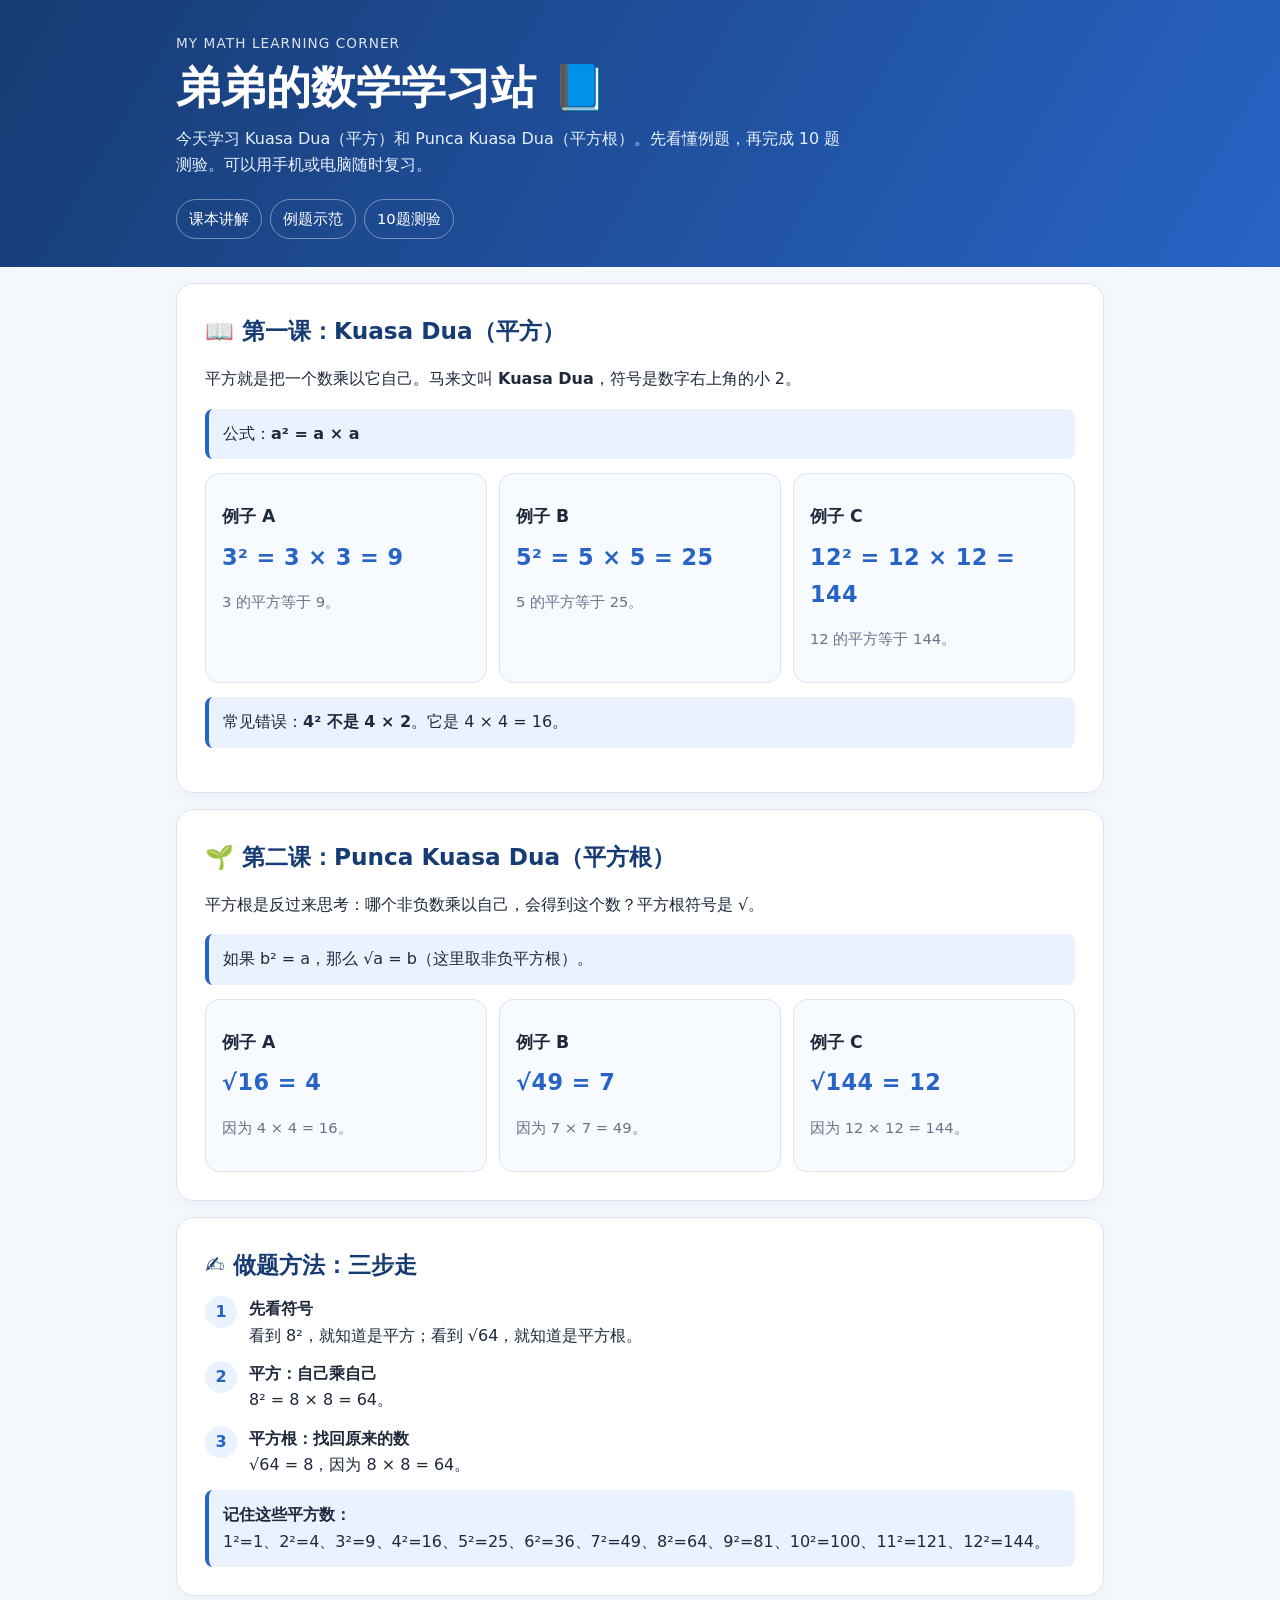
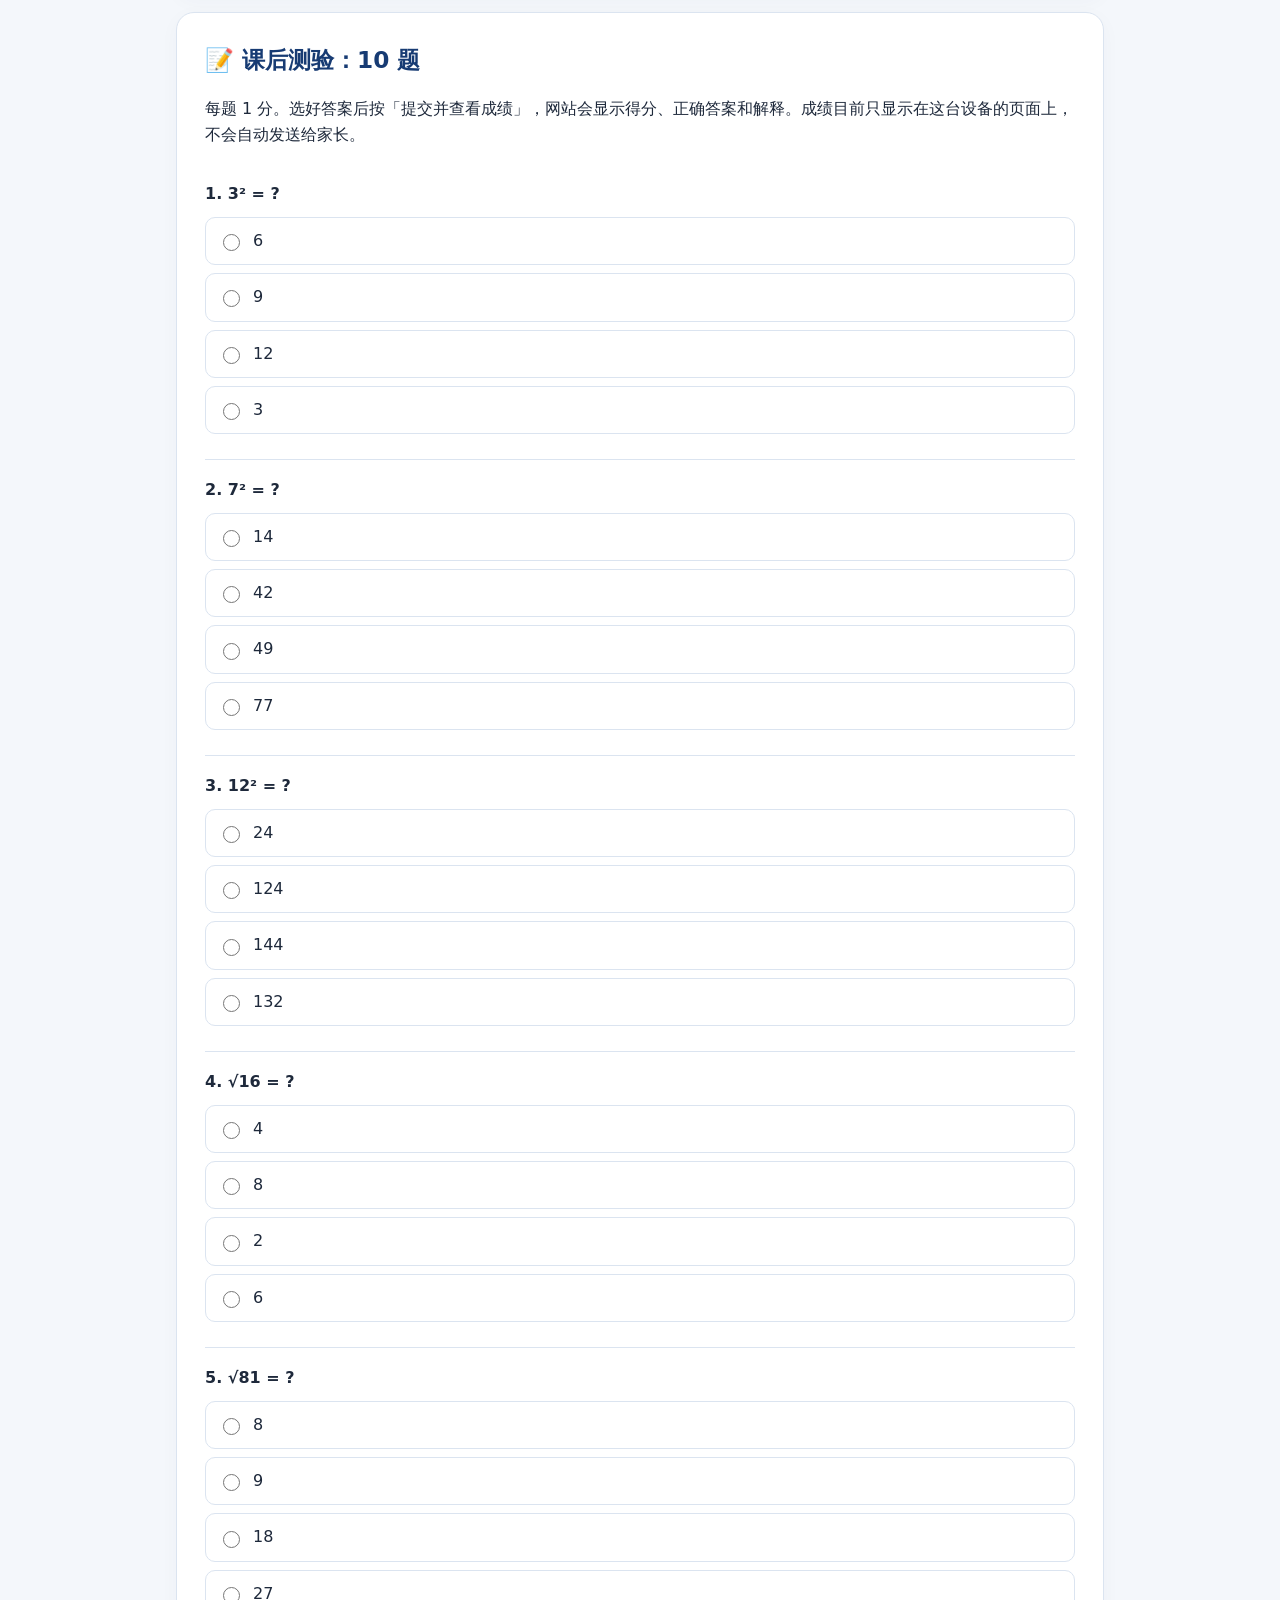
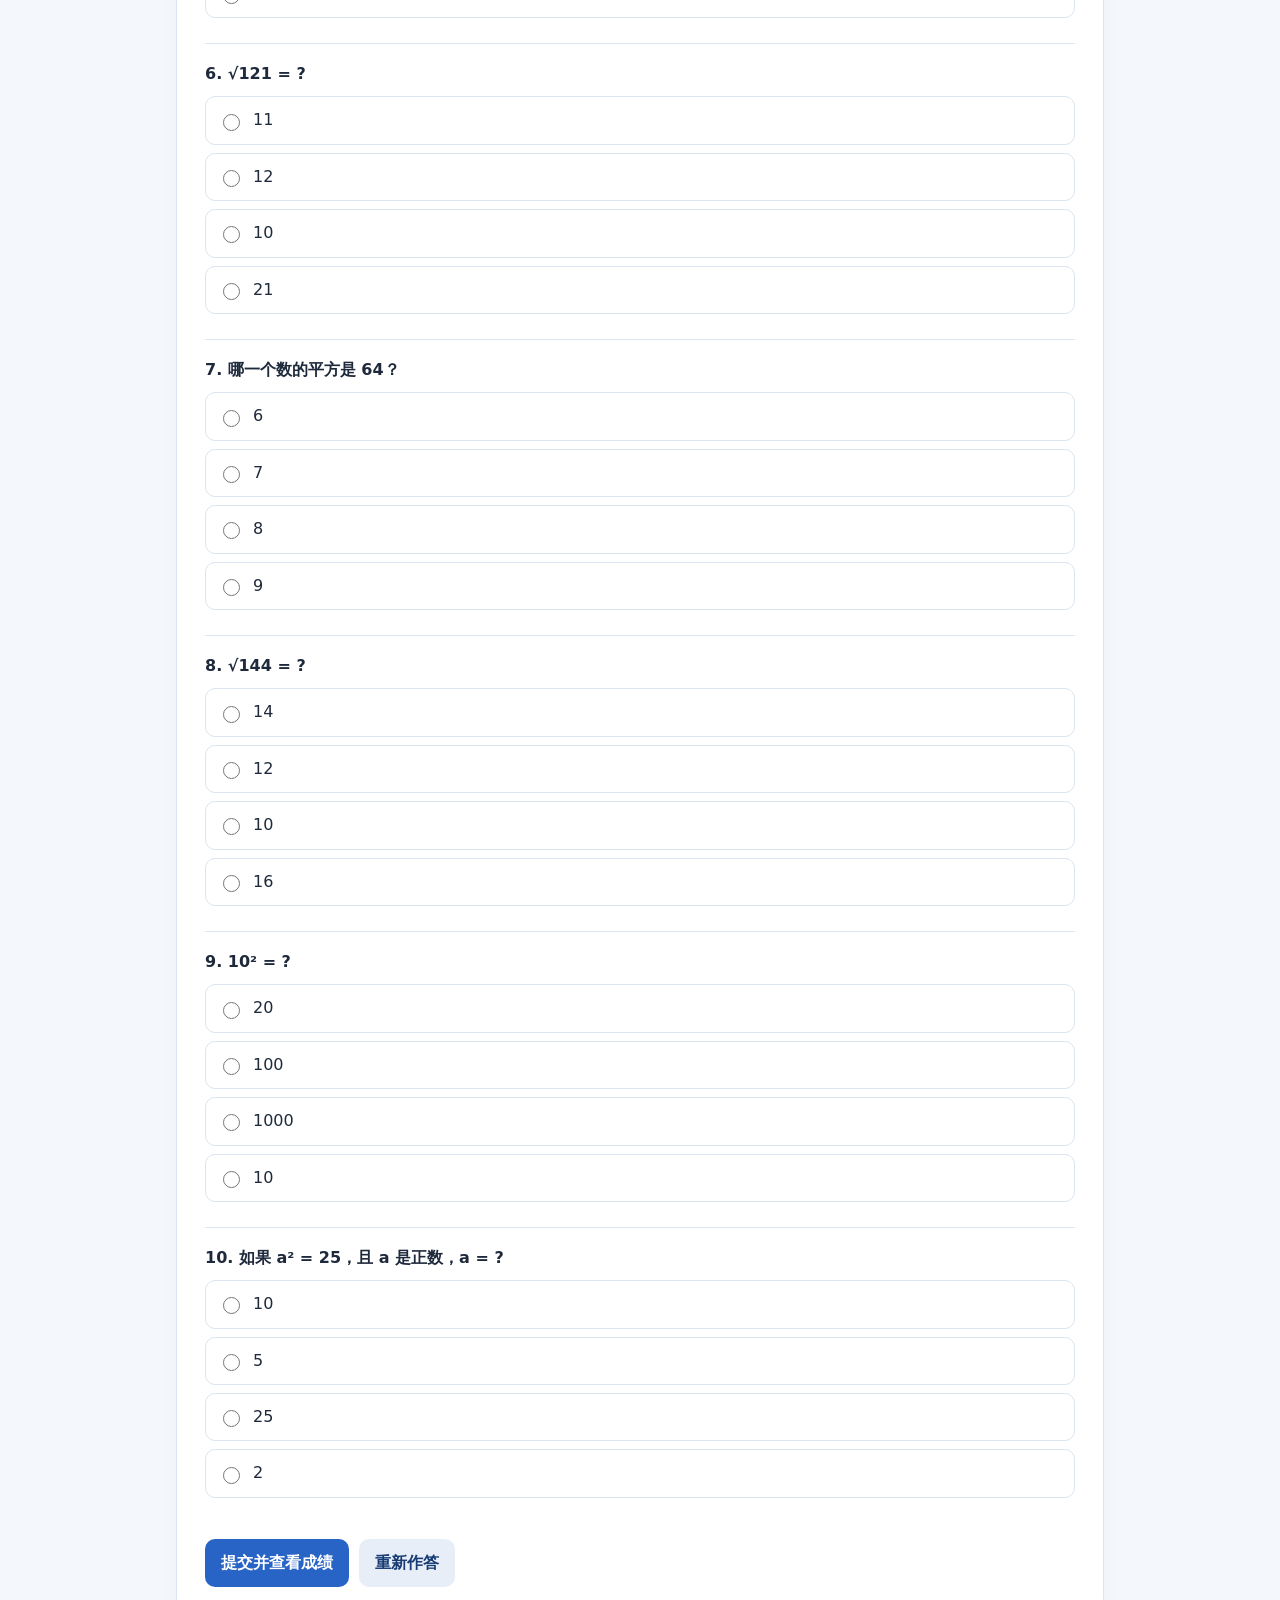
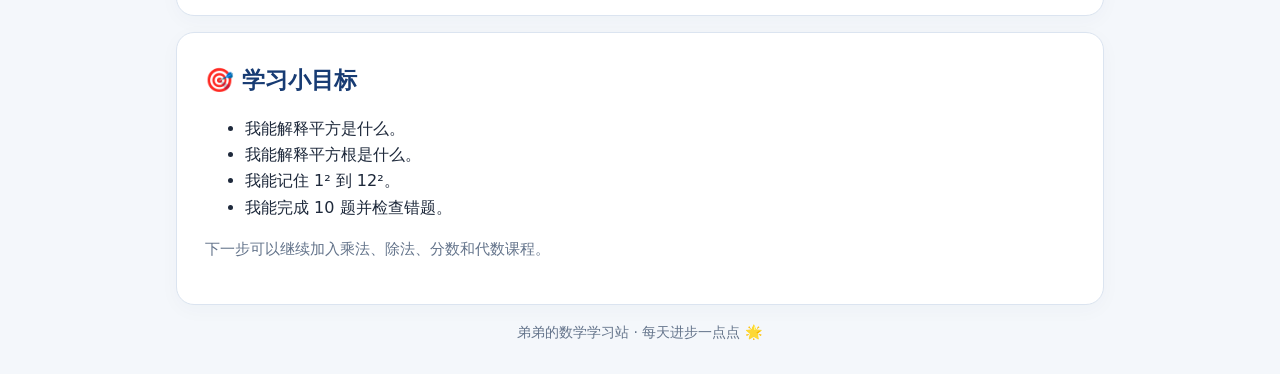
==== index.html @ 8b9a7848 "Add files via upload" ====
<!DOCTYPE html>
<html lang="zh-CN">
<head>
<meta charset="UTF-8">
<meta name="viewport" content="width=device-width, initial-scale=1">
<meta name="theme-color" content="#173b73">
<title>弟弟的数学学习站 | Kuasa Dua</title>
<style>
:root{--navy:#173b73;--blue:#2864c5;--sky:#eaf2ff;--ink:#1e293b;--muted:#64748b;--line:#dbe4f0;--paper:#fff;--bg:#f4f7fb;--green:#16794b;--red:#b42318}
*{box-sizing:border-box}body{margin:0;background:var(--bg);color:var(--ink);font-family:system-ui,-apple-system,"Segoe UI",sans-serif;line-height:1.65}
header{background:linear-gradient(120deg,#173b73,#2864c5);color:white;padding:32px 18px 28px}
.wrap{max-width:960px;margin:auto;padding:0 16px}.eyebrow{font-size:.85rem;opacity:.85;letter-spacing:.08em;text-transform:uppercase}
h1{font-size:clamp(1.8rem,5vw,2.8rem);line-height:1.15;margin:8px 0 12px}header p{max-width:680px;margin:0;color:#e8f0ff}
nav{display:flex;gap:8px;flex-wrap:wrap;margin-top:20px}nav a{color:white;text-decoration:none;border:1px solid #ffffff65;padding:7px 12px;border-radius:999px;font-size:.92rem}nav a:hover{background:#ffffff22}
main{padding:22px 0 50px}.section{background:var(--paper);border:1px solid var(--line);border-radius:18px;padding:clamp(18px,4vw,28px);margin:16px 0;box-shadow:0 5px 20px #19385c08}
h2{margin:0 0 10px;font-size:1.45rem;color:var(--navy)}h3{margin:12px 0 5px;font-size:1.08rem}
.grid{display:grid;grid-template-columns:repeat(auto-fit,minmax(220px,1fr));gap:12px}.tile{background:#f7faff;border:1px solid var(--line);border-radius:14px;padding:16px}
.math{font-size:1.4rem;font-weight:750;color:var(--blue);letter-spacing:.02em;margin:8px 0}.note{border-left:4px solid var(--blue);background:var(--sky);padding:12px 14px;border-radius:8px}
.small{font-size:.92rem;color:var(--muted)}.step{display:flex;gap:12px;margin:12px 0}.num{background:var(--sky);color:var(--blue);font-weight:800;border-radius:50%;width:32px;height:32px;display:grid;place-items:center;flex:0 0 32px}
button{border:0;border-radius:10px;background:var(--blue);color:white;font:inherit;font-weight:700;padding:11px 16px;cursor:pointer}button:hover{filter:brightness(.94)}button.secondary{background:#e8eef8;color:var(--navy)}button:focus-visible,a:focus-visible,input:focus-visible{outline:3px solid #f5b942;outline-offset:2px}
.question{border-top:1px solid var(--line);padding:17px 0}.question:first-of-type{border-top:0}.qtitle{font-weight:750;margin-bottom:9px}.options{display:grid;gap:8px}.options label{display:flex;gap:10px;align-items:center;border:1px solid var(--line);border-radius:10px;padding:10px 12px;cursor:pointer}.options label:hover{background:#f7faff}.options input{accent-color:var(--blue);width:17px;height:17px}
.feedback{margin-top:8px;font-size:.94rem}.correct{color:var(--green);font-weight:700}.wrong{color:var(--red);font-weight:700}.result{display:none;border-radius:12px;padding:16px;background:#eaf7ef;margin:16px 0}.result h3{margin-top:0}
footer{text-align:center;color:var(--muted);font-size:.88rem;padding:0 16px 30px}
@media(max-width:520px){header{padding-top:25px}.section{border-radius:14px}.math{font-size:1.25rem}}
</style>
</head>
<body>
<header>
<div class="wrap">
<div class="eyebrow">MY MATH LEARNING CORNER</div>
<h1>弟弟的数学学习站 📘</h1>
<p>今天学习 Kuasa Dua（平方）和 Punca Kuasa Dua（平方根）。先看懂例题，再完成 10 题测验。可以用手机或电脑随时复习。</p>
<nav><a href="#lesson">课本讲解</a><a href="#examples">例题示范</a><a href="#quiz">10题测验</a></nav>
</div>
</header>
<main class="wrap">
<section class="section" id="lesson">
<h2>📖 第一课：Kuasa Dua（平方）</h2>
<p>平方就是把一个数乘以它自己。马来文叫 <strong>Kuasa Dua</strong>，符号是数字右上角的小 2。</p>
<div class="note">公式：<strong>a² = a × a</strong></div>
<div class="grid" style="margin-top:14px">
<div class="tile"><h3>例子 A</h3><div class="math">3² = 3 × 3 = 9</div><p class="small">3 的平方等于 9。</p></div>
<div class="tile"><h3>例子 B</h3><div class="math">5² = 5 × 5 = 25</div><p class="small">5 的平方等于 25。</p></div>
<div class="tile"><h3>例子 C</h3><div class="math">12² = 12 × 12 = 144</div><p class="small">12 的平方等于 144。</p></div>
</div>
<p class="note" style="margin-top:14px">常见错误：<strong>4² 不是 4 × 2</strong>。它是 4 × 4 = 16。</p>
</section>
<section class="section">
<h2>🌱 第二课：Punca Kuasa Dua（平方根）</h2>
<p>平方根是反过来思考：哪个非负数乘以自己，会得到这个数？平方根符号是 √。</p>
<div class="note">如果 b² = a，那么 √a = b（这里取非负平方根）。</div>
<div class="grid" style="margin-top:14px">
<div class="tile"><h3>例子 A</h3><div class="math">√16 = 4</div><p class="small">因为 4 × 4 = 16。</p></div>
<div class="tile"><h3>例子 B</h3><div class="math">√49 = 7</div><p class="small">因为 7 × 7 = 49。</p></div>
<div class="tile"><h3>例子 C</h3><div class="math">√144 = 12</div><p class="small">因为 12 × 12 = 144。</p></div>
</div>
</section>
<section class="section" id="examples">
<h2>✍️ 做题方法：三步走</h2>
<div class="step"><div class="num">1</div><div><strong>先看符号</strong><br>看到 8²，就知道是平方；看到 √64，就知道是平方根。</div></div>
<div class="step"><div class="num">2</div><div><strong>平方：自己乘自己</strong><br>8² = 8 × 8 = 64。</div></div>
<div class="step"><div class="num">3</div><div><strong>平方根：找回原来的数</strong><br>√64 = 8，因为 8 × 8 = 64。</div></div>
<div class="note"><strong>记住这些平方数：</strong><br>1²=1、2²=4、3²=9、4²=16、5²=25、6²=36、7²=49、8²=64、9²=81、10²=100、11²=121、12²=144。</div>
</section>
<section class="section" id="quiz">
<h2>📝 课后测验：10 题</h2>
<p>每题 1 分。选好答案后按「提交并查看成绩」，网站会显示得分、正确答案和解释。成绩目前只显示在这台设备的页面上，不会自动发送给家长。</p>
<form id="quizForm">
<div id="questions"></div>
<div style="display:flex;gap:10px;flex-wrap:wrap;margin-top:16px"><button type="submit">提交并查看成绩</button><button class="secondary" type="button" id="resetBtn">重新作答</button></div>
</form>
<div class="result" id="result" aria-live="polite"></div>
</section>
<section class="section">
<h2>🎯 学习小目标</h2>
<ul><li>我能解释平方是什么。</li><li>我能解释平方根是什么。</li><li>我能记住 1² 到 12²。</li><li>我能完成 10 题并检查错题。</li></ul>
<p class="small">下一步可以继续加入乘法、除法、分数和代数课程。</p>
</section>
</main>
<footer>弟弟的数学学习站 · 每天进步一点点 🌟</footer>
<script>
const questions = [
{q:"1. 3² = ?",o:["6","9","12","3"],a:1,e:"3² = 3 × 3 = 9。"},
{q:"2. 7² = ?",o:["14","42","49","77"],a:2,e:"7² = 7 × 7 = 49。"},
{q:"3. 12² = ?",o:["24","124","144","132"],a:2,e:"12² = 12 × 12 = 144。"},
{q:"4. √16 = ?",o:["4","8","2","6"],a:0,e:"4 × 4 = 16，所以 √16 = 4。"},
{q:"5. √81 = ?",o:["8","9","18","27"],a:1,e:"9 × 9 = 81，所以 √81 = 9。"},
{q:"6. √121 = ?",o:["11","12","10","21"],a:0,e:"11 × 11 = 121，所以 √121 = 11。"},
{q:"7. 哪一个数的平方是 64？",o:["6","7","8","9"],a:2,e:"8 × 8 = 64。"},
{q:"8. √144 = ?",o:["14","12","10","16"],a:1,e:"12 × 12 = 144，所以 √144 = 12。"},
{q:"9. 10² = ?",o:["20","100","1000","10"],a:1,e:"10² = 10 × 10 = 100。"},
{q:"10. 如果 a² = 25，且 a 是正数，a = ?",o:["10","5","25","2"],a:1,e:"5 × 5 = 25，所以正数 a = 5。"}
];
const root=document.getElementById("questions");
questions.forEach((q,i)=>{
 const box=document.createElement("div");box.className="question";
 const title=document.createElement("div");title.className="qtitle";title.textContent=q.q;box.appendChild(title);
 const opts=document.createElement("div");opts.className="options";
 q.o.forEach((op,j)=>{
  const label=document.createElement("label");const input=document.createElement("input");
  input.type="radio";input.name="q"+i;input.value=j;input.required=true;
  label.appendChild(input);label.appendChild(document.createTextNode(op));opts.appendChild(label);
 });
 box.appendChild(opts);const fb=document.createElement("div");fb.className="feedback";fb.id="fb"+i;box.appendChild(fb);root.appendChild(box);
});
document.getElementById("quizForm").addEventListener("submit",e=>{
 e.preventDefault();let score=0;
 questions.forEach((q,i)=>{
  const chosen=document.querySelector('input[name="q'+i+'"]:checked');
  const fb=document.getElementById("fb"+i);
  if(Number(chosen.value)===q.a){score++;fb.className="feedback correct";fb.textContent="✓ 正确！"+q.e}
  else{fb.className="feedback wrong";fb.textContent="✗ 正确答案："+q.o[q.a]+"。"+q.e}
 });
 const r=document.getElementById("result");r.style.display="block";
 r.innerHTML="<h3>你的成绩："+score+"/10 分</h3><p>"+(score===10?"太棒了！全部答对！":score>=7?"做得不错！请再复习答错的题目。":"别灰心！回去看例题，再试一次。")+"</p>";
 r.scrollIntoView({behavior:"smooth",block:"center"});
});
document.getElementById("resetBtn").addEventListener("click",()=>{
 document.getElementById("quizForm").reset();
 questions.forEach((q,i)=>{const fb=document.getElementById("fb"+i);fb.textContent="";fb.className="feedback"});
 const r=document.getElementById("result");r.style.display="none";r.textContent="";
 window.scrollTo({top:document.getElementById("quiz").offsetTop,behavior:"smooth"});
});
</script>
</body>
</html>
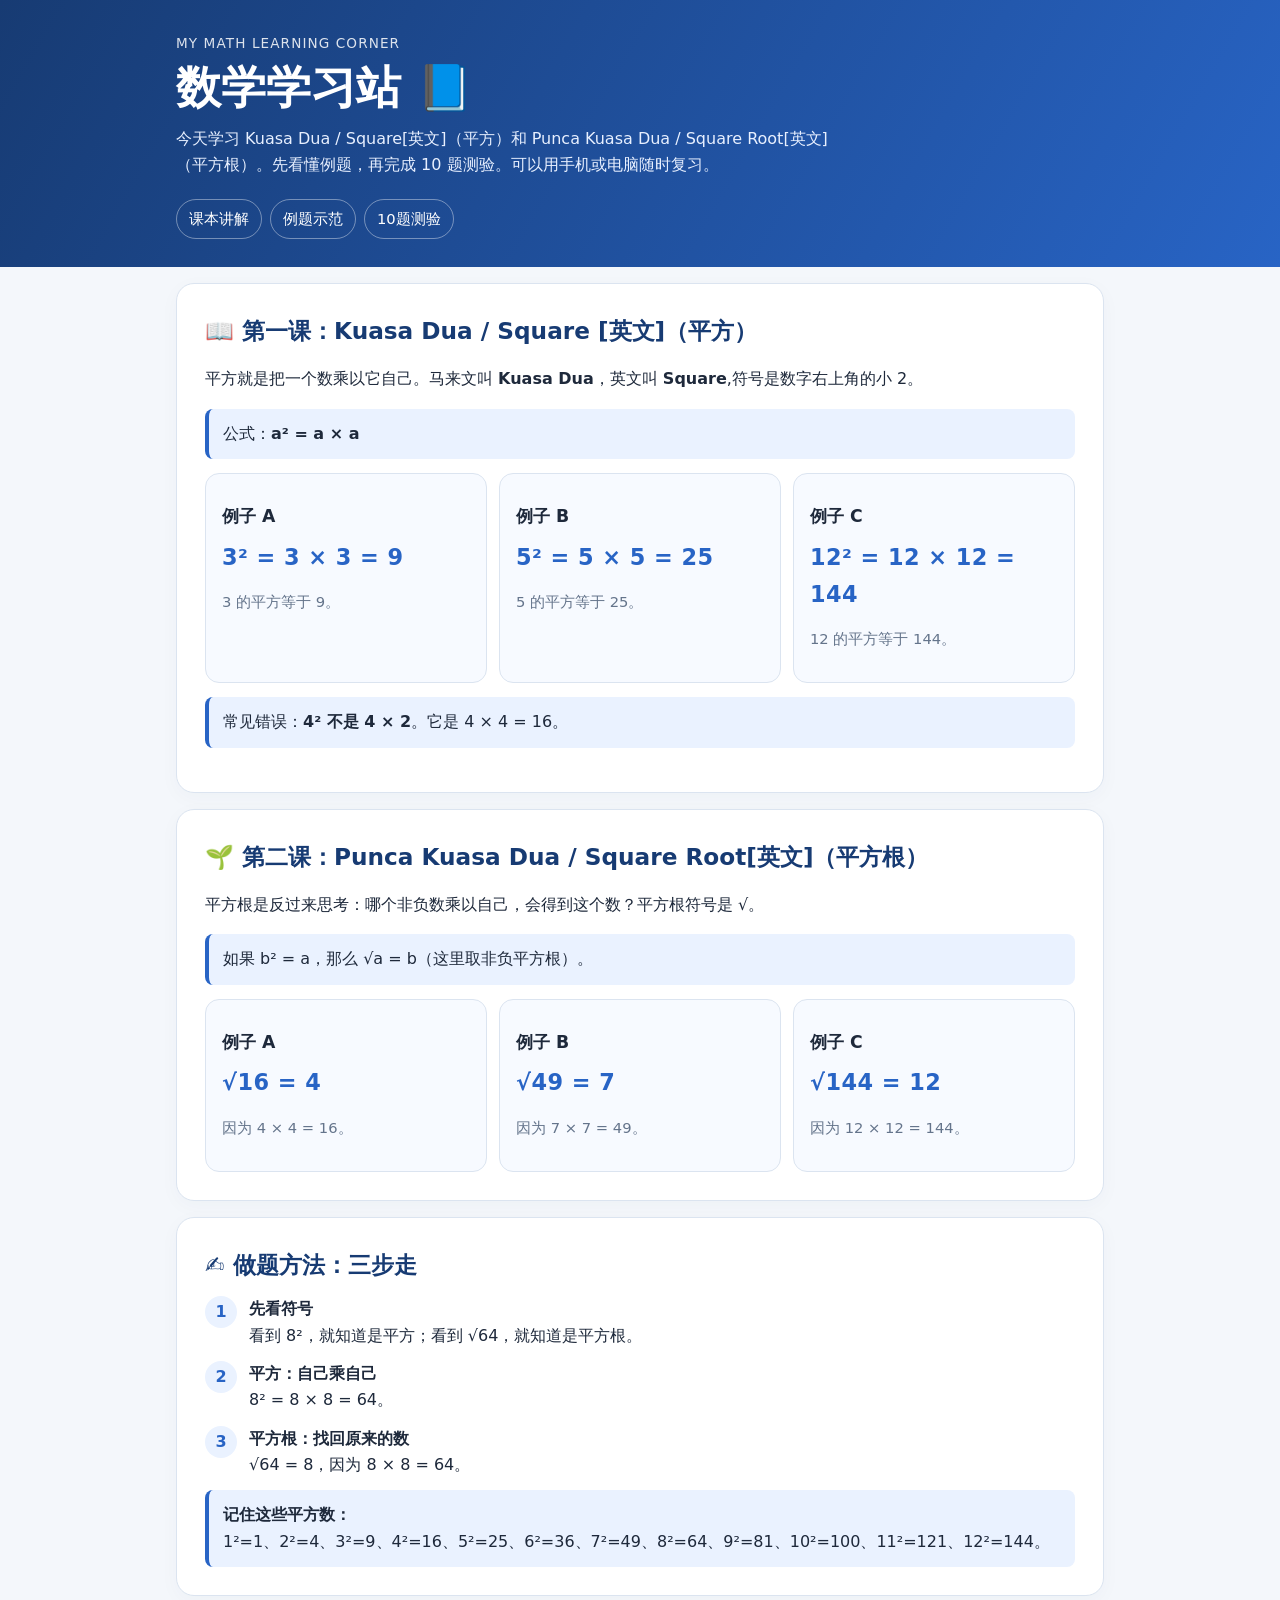
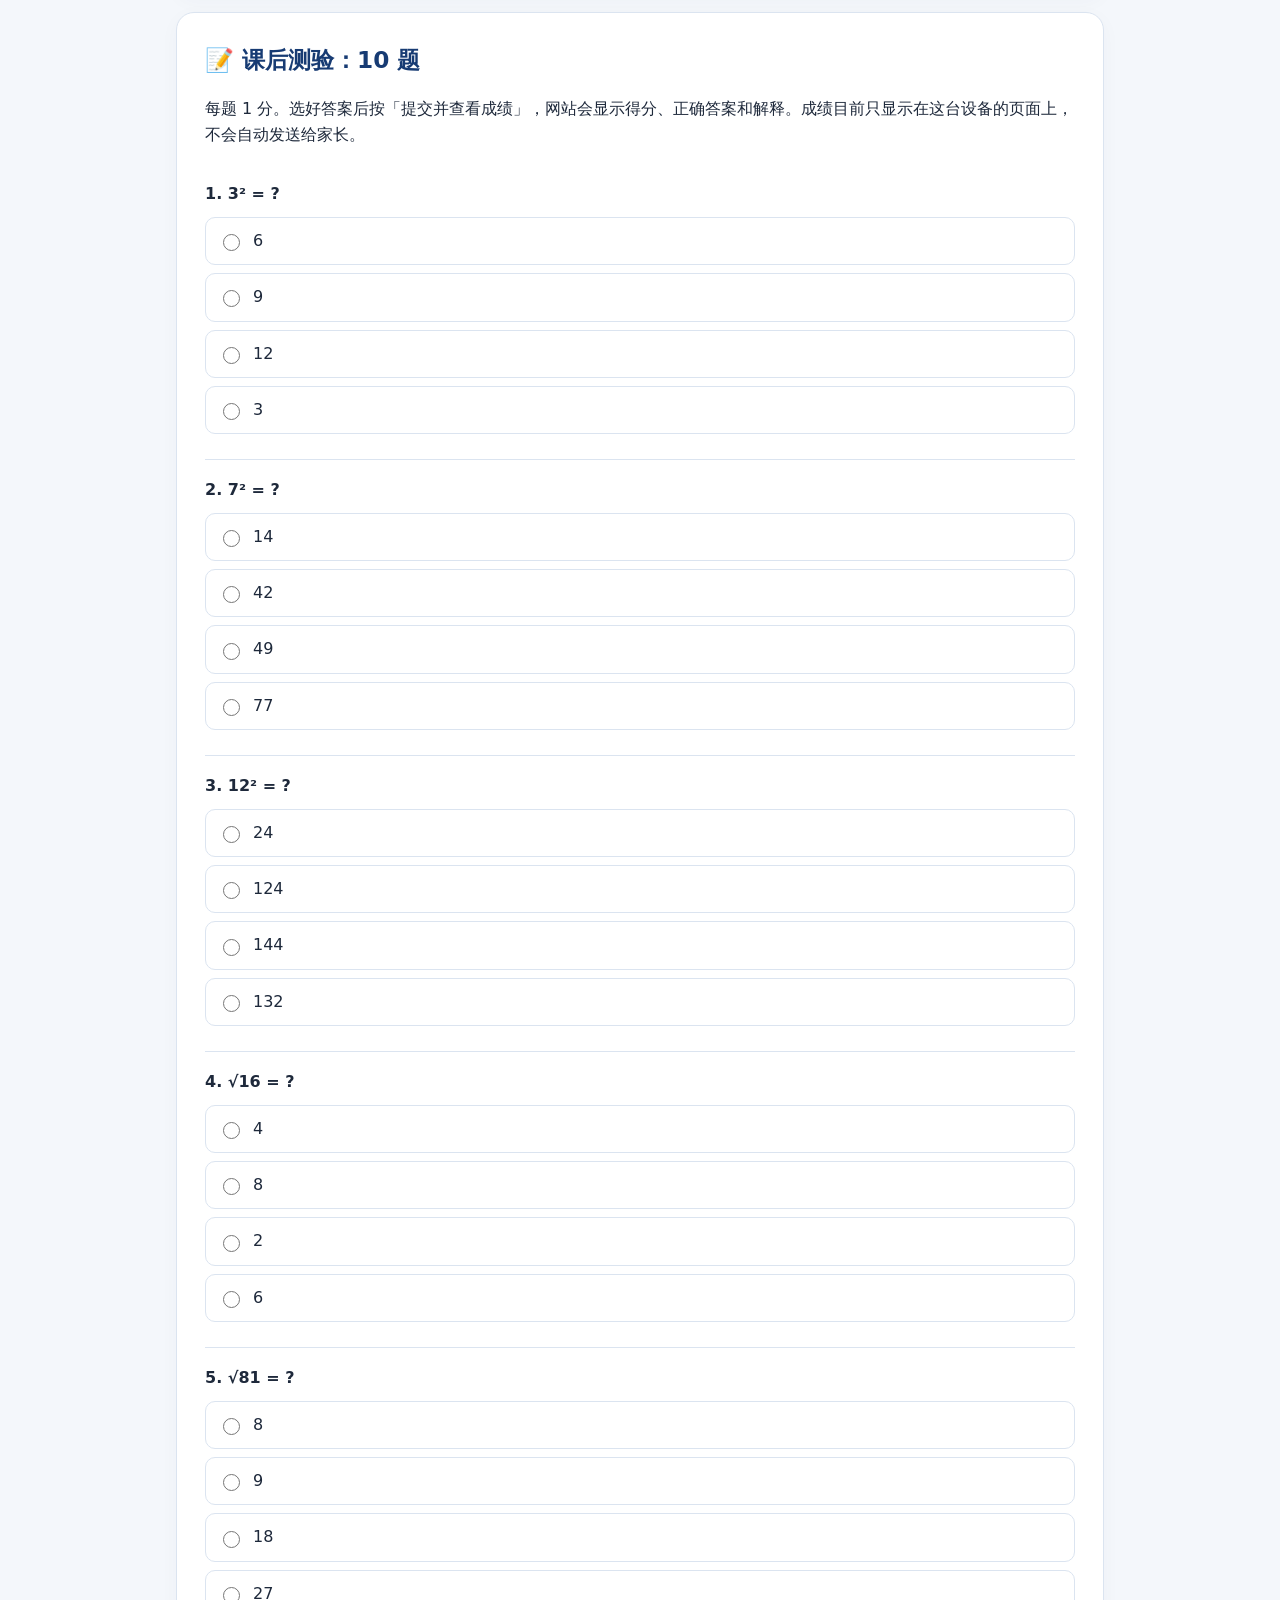
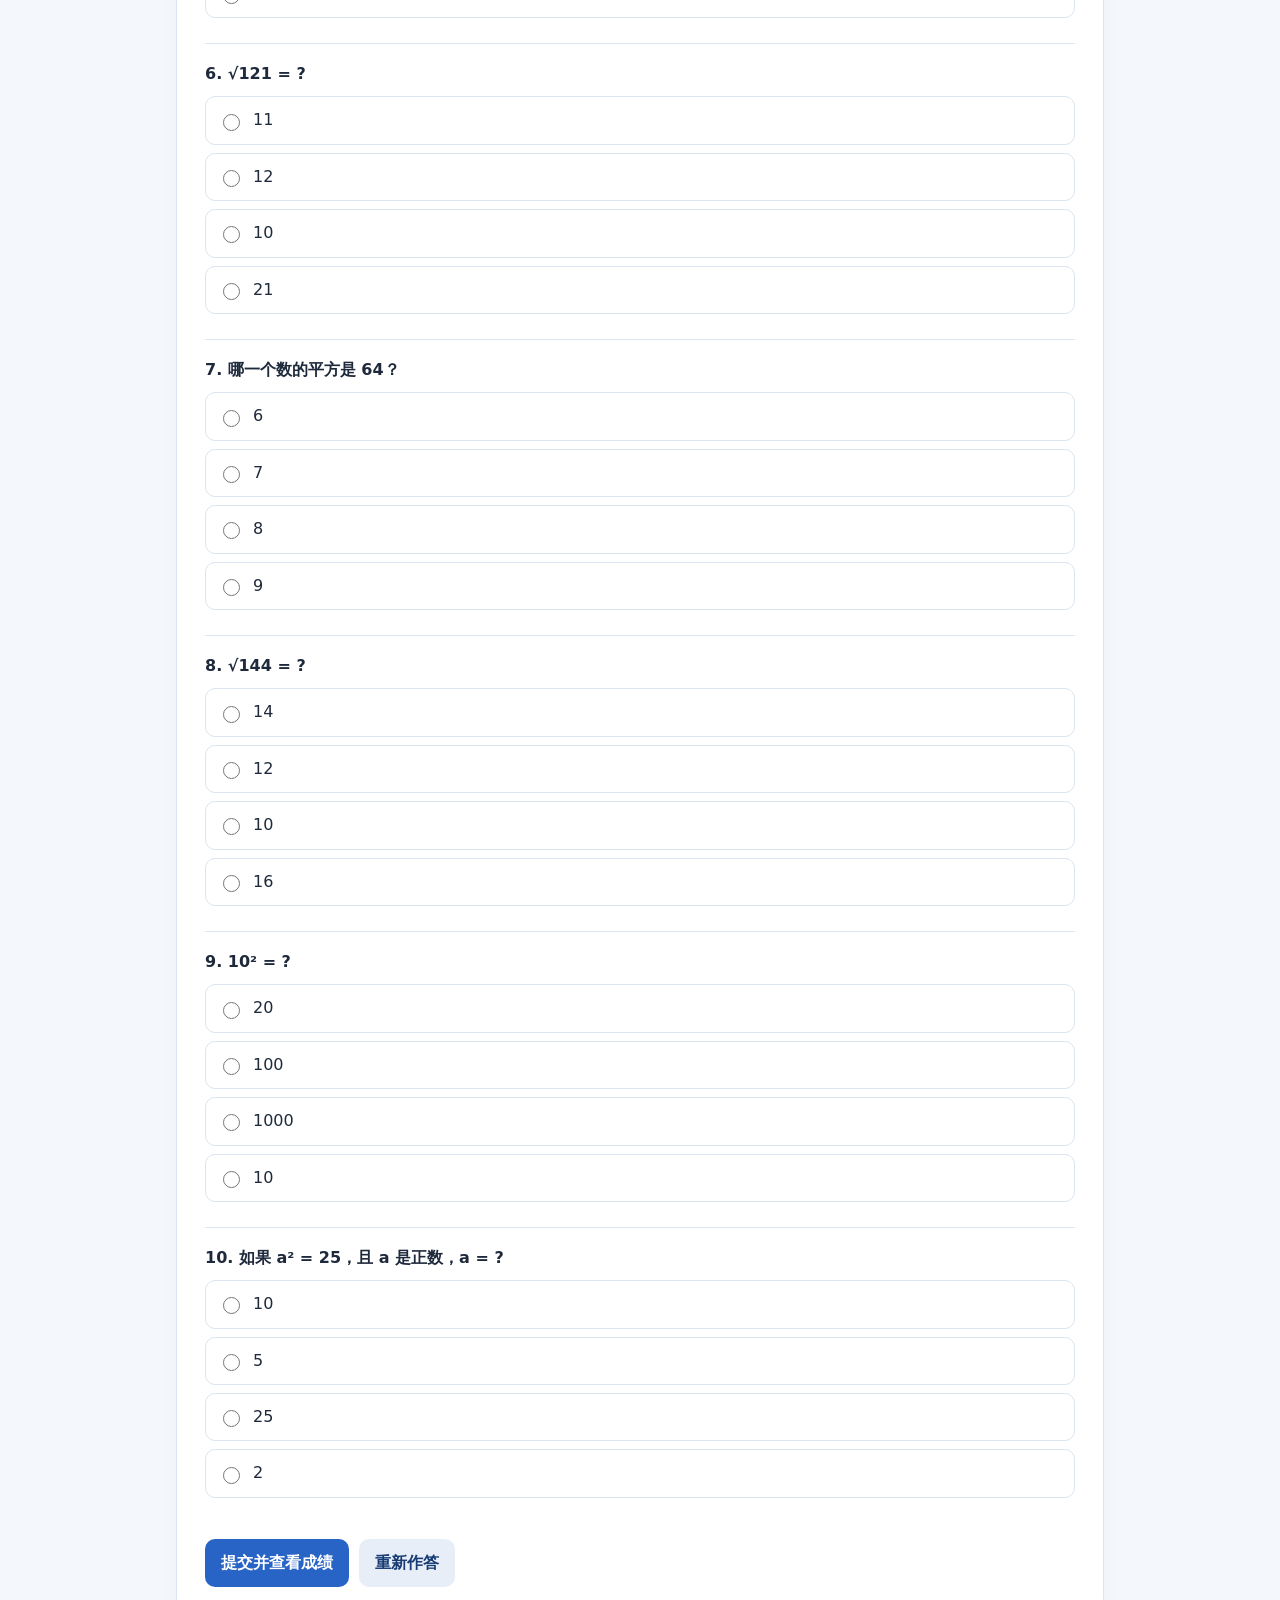
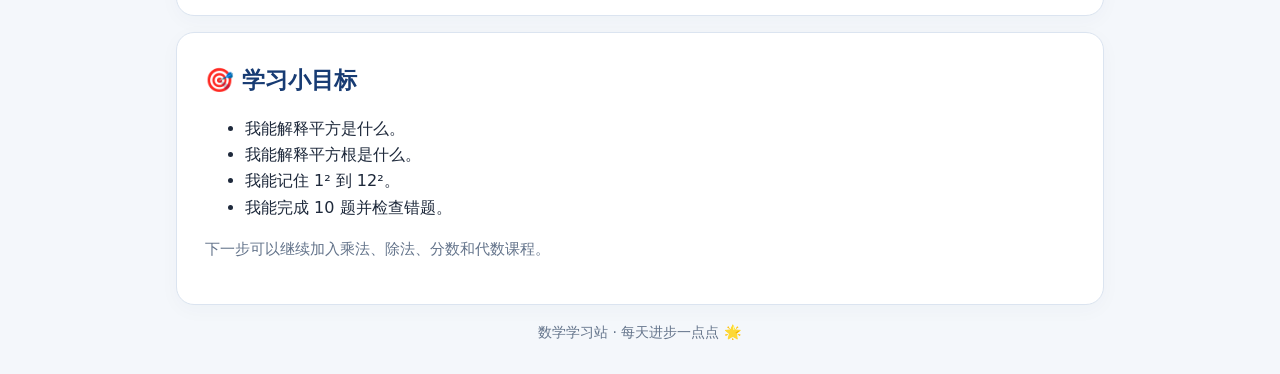
==== commit e509e2c1: "Add files via upload" ====
--- a/index.html
+++ b/index.html
@@ -4,7 +4,7 @@
 <meta charset="UTF-8">
 <meta name="viewport" content="width=device-width, initial-scale=1">
 <meta name="theme-color" content="#173b73">
-<title>弟弟的数学学习站 | Kuasa Dua</title>
+<title>数学学习站 | Kuasa Dua / Square</title>
 <style>
 :root{--navy:#173b73;--blue:#2864c5;--sky:#eaf2ff;--ink:#1e293b;--muted:#64748b;--line:#dbe4f0;--paper:#fff;--bg:#f4f7fb;--green:#16794b;--red:#b42318}
 *{box-sizing:border-box}body{margin:0;background:var(--bg);color:var(--ink);font-family:system-ui,-apple-system,"Segoe UI",sans-serif;line-height:1.65}
@@ -28,15 +28,15 @@
 <header>
 <div class="wrap">
 <div class="eyebrow">MY MATH LEARNING CORNER</div>
-<h1>弟弟的数学学习站 📘</h1>
-<p>今天学习 Kuasa Dua（平方）和 Punca Kuasa Dua（平方根）。先看懂例题，再完成 10 题测验。可以用手机或电脑随时复习。</p>
+<h1>数学学习站 📘</h1>
+<p>今天学习 Kuasa Dua / Square[英文]（平方）和 Punca Kuasa Dua / Square Root[英文]（平方根）。先看懂例题，再完成 10 题测验。可以用手机或电脑随时复习。</p>
 <nav><a href="#lesson">课本讲解</a><a href="#examples">例题示范</a><a href="#quiz">10题测验</a></nav>
 </div>
 </header>
 <main class="wrap">
 <section class="section" id="lesson">
-<h2>📖 第一课：Kuasa Dua（平方）</h2>
-<p>平方就是把一个数乘以它自己。马来文叫 <strong>Kuasa Dua</strong>，符号是数字右上角的小 2。</p>
+<h2>📖 第一课：Kuasa Dua / Square [英文]（平方）</h2>
+<p>平方就是把一个数乘以它自己。马来文叫 <strong>Kuasa Dua</strong>，英文叫 <strong>Square</strong>,符号是数字右上角的小 2。</p>
 <div class="note">公式：<strong>a² = a × a</strong></div>
 <div class="grid" style="margin-top:14px">
 <div class="tile"><h3>例子 A</h3><div class="math">3² = 3 × 3 = 9</div><p class="small">3 的平方等于 9。</p></div>
@@ -46,7 +46,7 @@
 <p class="note" style="margin-top:14px">常见错误：<strong>4² 不是 4 × 2</strong>。它是 4 × 4 = 16。</p>
 </section>
 <section class="section">
-<h2>🌱 第二课：Punca Kuasa Dua（平方根）</h2>
+<h2>🌱 第二课：Punca Kuasa Dua / Square Root[英文]（平方根）</h2>
 <p>平方根是反过来思考：哪个非负数乘以自己，会得到这个数？平方根符号是 √。</p>
 <div class="note">如果 b² = a，那么 √a = b（这里取非负平方根）。</div>
 <div class="grid" style="margin-top:14px">
@@ -77,7 +77,7 @@
 <p class="small">下一步可以继续加入乘法、除法、分数和代数课程。</p>
 </section>
 </main>
-<footer>弟弟的数学学习站 · 每天进步一点点 🌟</footer>
+<footer>数学学习站 · 每天进步一点点 🌟</footer>
 <script>
 const questions = [
 {q:"1. 3² = ?",o:["6","9","12","3"],a:1,e:"3² = 3 × 3 = 9。"},
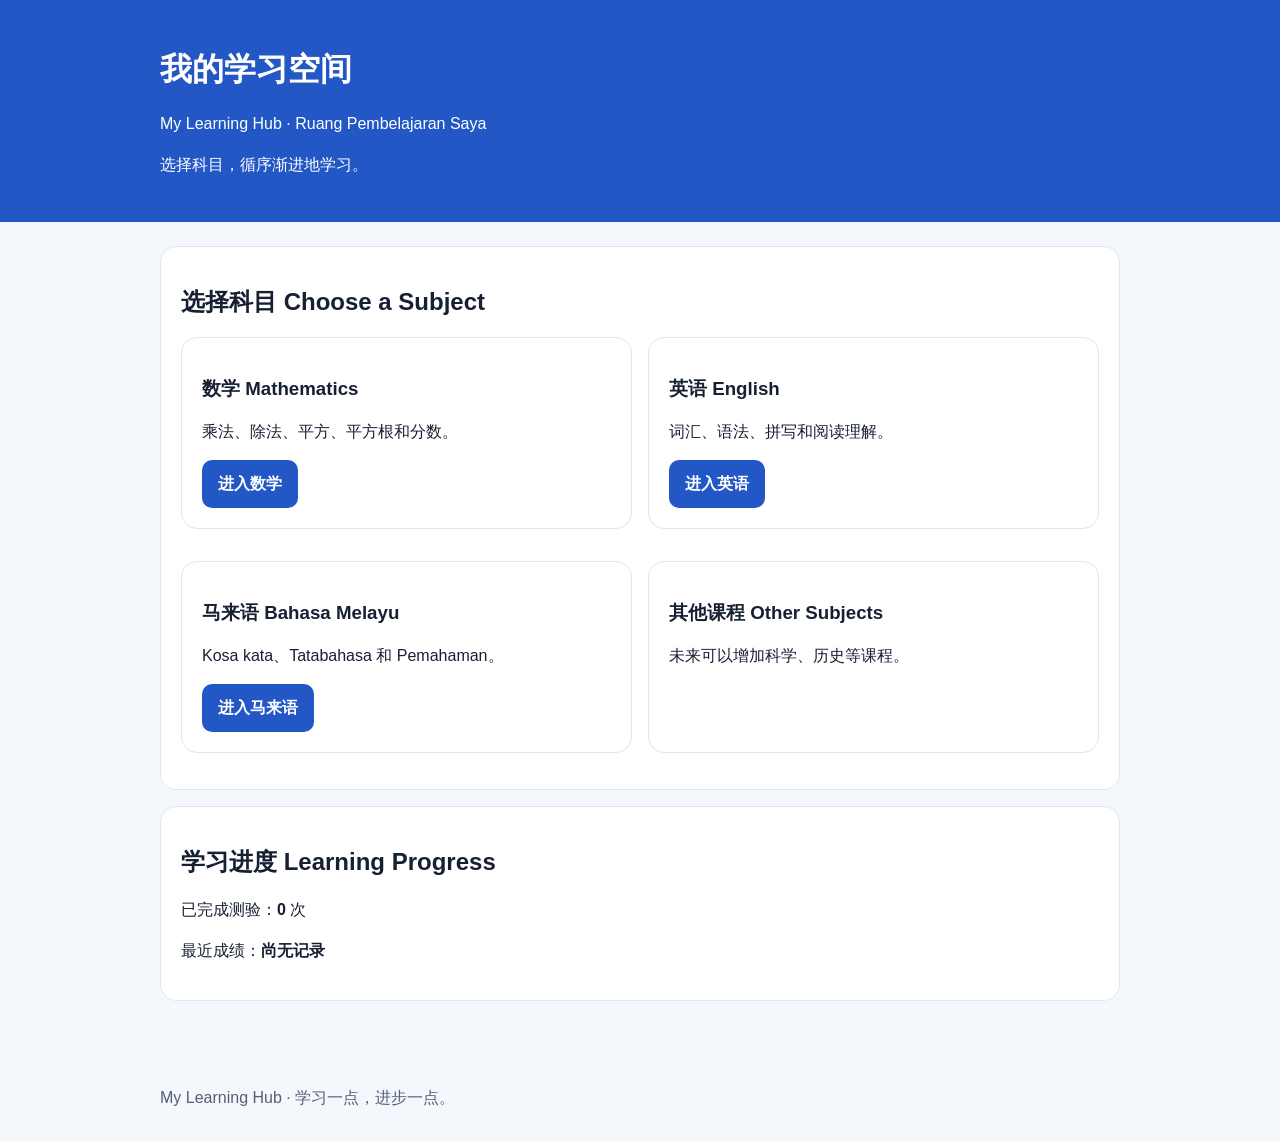
==== commit 038c3ec3: "Update index.html for new learning hub content" ====
--- a/index.html
+++ b/index.html
@@ -1,126 +1,78 @@
 <!DOCTYPE html>
 <html lang="zh-CN">
 <head>
-<meta charset="UTF-8">
-<meta name="viewport" content="width=device-width, initial-scale=1">
-<meta name="theme-color" content="#173b73">
-<title>数学学习站 | Kuasa Dua / Square</title>
-<style>
-:root{--navy:#173b73;--blue:#2864c5;--sky:#eaf2ff;--ink:#1e293b;--muted:#64748b;--line:#dbe4f0;--paper:#fff;--bg:#f4f7fb;--green:#16794b;--red:#b42318}
-*{box-sizing:border-box}body{margin:0;background:var(--bg);color:var(--ink);font-family:system-ui,-apple-system,"Segoe UI",sans-serif;line-height:1.65}
-header{background:linear-gradient(120deg,#173b73,#2864c5);color:white;padding:32px 18px 28px}
-.wrap{max-width:960px;margin:auto;padding:0 16px}.eyebrow{font-size:.85rem;opacity:.85;letter-spacing:.08em;text-transform:uppercase}
-h1{font-size:clamp(1.8rem,5vw,2.8rem);line-height:1.15;margin:8px 0 12px}header p{max-width:680px;margin:0;color:#e8f0ff}
-nav{display:flex;gap:8px;flex-wrap:wrap;margin-top:20px}nav a{color:white;text-decoration:none;border:1px solid #ffffff65;padding:7px 12px;border-radius:999px;font-size:.92rem}nav a:hover{background:#ffffff22}
-main{padding:22px 0 50px}.section{background:var(--paper);border:1px solid var(--line);border-radius:18px;padding:clamp(18px,4vw,28px);margin:16px 0;box-shadow:0 5px 20px #19385c08}
-h2{margin:0 0 10px;font-size:1.45rem;color:var(--navy)}h3{margin:12px 0 5px;font-size:1.08rem}
-.grid{display:grid;grid-template-columns:repeat(auto-fit,minmax(220px,1fr));gap:12px}.tile{background:#f7faff;border:1px solid var(--line);border-radius:14px;padding:16px}
-.math{font-size:1.4rem;font-weight:750;color:var(--blue);letter-spacing:.02em;margin:8px 0}.note{border-left:4px solid var(--blue);background:var(--sky);padding:12px 14px;border-radius:8px}
-.small{font-size:.92rem;color:var(--muted)}.step{display:flex;gap:12px;margin:12px 0}.num{background:var(--sky);color:var(--blue);font-weight:800;border-radius:50%;width:32px;height:32px;display:grid;place-items:center;flex:0 0 32px}
-button{border:0;border-radius:10px;background:var(--blue);color:white;font:inherit;font-weight:700;padding:11px 16px;cursor:pointer}button:hover{filter:brightness(.94)}button.secondary{background:#e8eef8;color:var(--navy)}button:focus-visible,a:focus-visible,input:focus-visible{outline:3px solid #f5b942;outline-offset:2px}
-.question{border-top:1px solid var(--line);padding:17px 0}.question:first-of-type{border-top:0}.qtitle{font-weight:750;margin-bottom:9px}.options{display:grid;gap:8px}.options label{display:flex;gap:10px;align-items:center;border:1px solid var(--line);border-radius:10px;padding:10px 12px;cursor:pointer}.options label:hover{background:#f7faff}.options input{accent-color:var(--blue);width:17px;height:17px}
-.feedback{margin-top:8px;font-size:.94rem}.correct{color:var(--green);font-weight:700}.wrong{color:var(--red);font-weight:700}.result{display:none;border-radius:12px;padding:16px;background:#eaf7ef;margin:16px 0}.result h3{margin-top:0}
-footer{text-align:center;color:var(--muted);font-size:.88rem;padding:0 16px 30px}
-@media(max-width:520px){header{padding-top:25px}.section{border-radius:14px}.math{font-size:1.25rem}}
-</style>
+  <meta charset="UTF-8">
+  <meta name="viewport" content="width=device-width, initial-scale=1">
+  <title>我的学习空间</title>
+  <link rel="stylesheet" href="assets/css/style.css">
 </head>
 <body>
+
 <header>
-<div class="wrap">
-<div class="eyebrow">MY MATH LEARNING CORNER</div>
-<h1>数学学习站 📘</h1>
-<p>今天学习 Kuasa Dua / Square[英文]（平方）和 Punca Kuasa Dua / Square Root[英文]（平方根）。先看懂例题，再完成 10 题测验。可以用手机或电脑随时复习。</p>
-<nav><a href="#lesson">课本讲解</a><a href="#examples">例题示范</a><a href="#quiz">10题测验</a></nav>
-</div>
+  <h1>我的学习空间</h1>
+  <p>My Learning Hub · Ruang Pembelajaran Saya</p>
+  <p>选择科目，循序渐进地学习。</p>
 </header>
-<main class="wrap">
-<section class="section" id="lesson">
-<h2>📖 第一课：Kuasa Dua / Square [英文]（平方）</h2>
-<p>平方就是把一个数乘以它自己。马来文叫 <strong>Kuasa Dua</strong>，英文叫 <strong>Square</strong>,符号是数字右上角的小 2。</p>
-<div class="note">公式：<strong>a² = a × a</strong></div>
-<div class="grid" style="margin-top:14px">
-<div class="tile"><h3>例子 A</h3><div class="math">3² = 3 × 3 = 9</div><p class="small">3 的平方等于 9。</p></div>
-<div class="tile"><h3>例子 B</h3><div class="math">5² = 5 × 5 = 25</div><p class="small">5 的平方等于 25。</p></div>
-<div class="tile"><h3>例子 C</h3><div class="math">12² = 12 × 12 = 144</div><p class="small">12 的平方等于 144。</p></div>
-</div>
-<p class="note" style="margin-top:14px">常见错误：<strong>4² 不是 4 × 2</strong>。它是 4 × 4 = 16。</p>
-</section>
-<section class="section">
-<h2>🌱 第二课：Punca Kuasa Dua / Square Root[英文]（平方根）</h2>
-<p>平方根是反过来思考：哪个非负数乘以自己，会得到这个数？平方根符号是 √。</p>
-<div class="note">如果 b² = a，那么 √a = b（这里取非负平方根）。</div>
-<div class="grid" style="margin-top:14px">
-<div class="tile"><h3>例子 A</h3><div class="math">√16 = 4</div><p class="small">因为 4 × 4 = 16。</p></div>
-<div class="tile"><h3>例子 B</h3><div class="math">√49 = 7</div><p class="small">因为 7 × 7 = 49。</p></div>
-<div class="tile"><h3>例子 C</h3><div class="math">√144 = 12</div><p class="small">因为 12 × 12 = 144。</p></div>
-</div>
-</section>
-<section class="section" id="examples">
-<h2>✍️ 做题方法：三步走</h2>
-<div class="step"><div class="num">1</div><div><strong>先看符号</strong><br>看到 8²，就知道是平方；看到 √64，就知道是平方根。</div></div>
-<div class="step"><div class="num">2</div><div><strong>平方：自己乘自己</strong><br>8² = 8 × 8 = 64。</div></div>
-<div class="step"><div class="num">3</div><div><strong>平方根：找回原来的数</strong><br>√64 = 8，因为 8 × 8 = 64。</div></div>
-<div class="note"><strong>记住这些平方数：</strong><br>1²=1、2²=4、3²=9、4²=16、5²=25、6²=36、7²=49、8²=64、9²=81、10²=100、11²=121、12²=144。</div>
-</section>
-<section class="section" id="quiz">
-<h2>📝 课后测验：10 题</h2>
-<p>每题 1 分。选好答案后按「提交并查看成绩」，网站会显示得分、正确答案和解释。成绩目前只显示在这台设备的页面上，不会自动发送给家长。</p>
-<form id="quizForm">
-<div id="questions"></div>
-<div style="display:flex;gap:10px;flex-wrap:wrap;margin-top:16px"><button type="submit">提交并查看成绩</button><button class="secondary" type="button" id="resetBtn">重新作答</button></div>
-</form>
-<div class="result" id="result" aria-live="polite"></div>
-</section>
-<section class="section">
-<h2>🎯 学习小目标</h2>
-<ul><li>我能解释平方是什么。</li><li>我能解释平方根是什么。</li><li>我能记住 1² 到 12²。</li><li>我能完成 10 题并检查错题。</li></ul>
-<p class="small">下一步可以继续加入乘法、除法、分数和代数课程。</p>
-</section>
+
+<main>
+  <section class="card">
+    <h2>选择科目 Choose a Subject</h2>
+
+    <div class="grid">
+      <article class="card">
+        <h3>数学 Mathematics</h3>
+        <p>乘法、除法、平方、平方根和分数。</p>
+        <a class="button" href="subjects/math.html">
+          进入数学
+        </a>
+      </article>
+
+      <article class="card">
+        <h3>英语 English</h3>
+        <p>词汇、语法、拼写和阅读理解。</p>
+        <a class="button" href="subjects/english.html">
+          进入英语
+        </a>
+      </article>
+
+      <article class="card">
+        <h3>马来语 Bahasa Melayu</h3>
+        <p>Kosa kata、Tatabahasa 和 Pemahaman。</p>
+        <a class="button" href="subjects/malay.html">
+          进入马来语
+        </a>
+      </article>
+
+      <article class="card">
+        <h3>其他课程 Other Subjects</h3>
+        <p>未来可以增加科学、历史等课程。</p>
+      </article>
+    </div>
+  </section>
+
+  <section class="card">
+    <h2>学习进度 Learning Progress</h2>
+    <p>已完成测验：<strong id="attempts">0</strong> 次</p>
+    <p>最近成绩：<strong id="latest">尚无记录</strong></p>
+  </section>
 </main>
-<footer>数学学习站 · 每天进步一点点 🌟</footer>
+
+<footer>
+  My Learning Hub · 学习一点，进步一点。
+</footer>
+
+<script src="assets/js/progress.js"></script>
 <script>
-const questions = [
-{q:"1. 3² = ?",o:["6","9","12","3"],a:1,e:"3² = 3 × 3 = 9。"},
-{q:"2. 7² = ?",o:["14","42","49","77"],a:2,e:"7² = 7 × 7 = 49。"},
-{q:"3. 12² = ?",o:["24","124","144","132"],a:2,e:"12² = 12 × 12 = 144。"},
-{q:"4. √16 = ?",o:["4","8","2","6"],a:0,e:"4 × 4 = 16，所以 √16 = 4。"},
-{q:"5. √81 = ?",o:["8","9","18","27"],a:1,e:"9 × 9 = 81，所以 √81 = 9。"},
-{q:"6. √121 = ?",o:["11","12","10","21"],a:0,e:"11 × 11 = 121，所以 √121 = 11。"},
-{q:"7. 哪一个数的平方是 64？",o:["6","7","8","9"],a:2,e:"8 × 8 = 64。"},
-{q:"8. √144 = ?",o:["14","12","10","16"],a:1,e:"12 × 12 = 144，所以 √144 = 12。"},
-{q:"9. 10² = ?",o:["20","100","1000","10"],a:1,e:"10² = 10 × 10 = 100。"},
-{q:"10. 如果 a² = 25，且 a 是正数，a = ?",o:["10","5","25","2"],a:1,e:"5 × 5 = 25，所以正数 a = 5。"}
-];
-const root=document.getElementById("questions");
-questions.forEach((q,i)=>{
- const box=document.createElement("div");box.className="question";
- const title=document.createElement("div");title.className="qtitle";title.textContent=q.q;box.appendChild(title);
- const opts=document.createElement("div");opts.className="options";
- q.o.forEach((op,j)=>{
-  const label=document.createElement("label");const input=document.createElement("input");
-  input.type="radio";input.name="q"+i;input.value=j;input.required=true;
-  label.appendChild(input);label.appendChild(document.createTextNode(op));opts.appendChild(label);
- });
- box.appendChild(opts);const fb=document.createElement("div");fb.className="feedback";fb.id="fb"+i;box.appendChild(fb);root.appendChild(box);
-});
-document.getElementById("quizForm").addEventListener("submit",e=>{
- e.preventDefault();let score=0;
- questions.forEach((q,i)=>{
-  const chosen=document.querySelector('input[name="q'+i+'"]:checked');
-  const fb=document.getElementById("fb"+i);
-  if(Number(chosen.value)===q.a){score++;fb.className="feedback correct";fb.textContent="✓ 正确！"+q.e}
-  else{fb.className="feedback wrong";fb.textContent="✗ 正确答案："+q.o[q.a]+"。"+q.e}
- });
- const r=document.getElementById("result");r.style.display="block";
- r.innerHTML="<h3>你的成绩："+score+"/10 分</h3><p>"+(score===10?"太棒了！全部答对！":score>=7?"做得不错！请再复习答错的题目。":"别灰心！回去看例题，再试一次。")+"</p>";
- r.scrollIntoView({behavior:"smooth",block:"center"});
-});
-document.getElementById("resetBtn").addEventListener("click",()=>{
- document.getElementById("quizForm").reset();
- questions.forEach((q,i)=>{const fb=document.getElementById("fb"+i);fb.textContent="";fb.className="feedback"});
- const r=document.getElementById("result");r.style.display="none";r.textContent="";
- window.scrollTo({top:document.getElementById("quiz").offsetTop,behavior:"smooth"});
-});
+  const summary = LearningProgress.getSummary();
+
+  document.getElementById("attempts").textContent =
+    summary.attempts;
+
+  document.getElementById("latest").textContent =
+    summary.latest
+      ? `${summary.latest.course}：${summary.latest.score}/${summary.latest.total}`
+      : "尚无记录";
 </script>
+
 </body>
-</html>+</html>
--- a/assets/css/style.css
+++ b/assets/css/style.css
@@ -0,0 +1,121 @@
+* {
+  box-sizing: border-box;
+}
+
+body {
+  margin: 0;
+  font-family: Arial, sans-serif;
+  background: #f4f7fc;
+  color: #172033;
+  line-height: 1.6;
+}
+
+header {
+  background: #2357c6;
+  color: white;
+  padding: 28px 20px;
+}
+
+header, main, footer {
+  padding-left: max(20px, calc((100% - 960px) / 2));
+  padding-right: max(20px, calc((100% - 960px) / 2));
+}
+
+main {
+  padding-top: 24px;
+  padding-bottom: 48px;
+}
+
+h1, h2, h3 {
+  line-height: 1.25;
+}
+
+.grid {
+  display: grid;
+  grid-template-columns: repeat(2, minmax(0, 1fr));
+  gap: 16px;
+}
+
+.card {
+  background: white;
+  border: 1px solid #e0e7f2;
+  border-radius: 16px;
+  padding: 20px;
+  margin-bottom: 16px;
+}
+
+button, .button {
+  display: inline-block;
+  border: 0;
+  border-radius: 10px;
+  padding: 11px 16px;
+  background: #2357c6;
+  color: white;
+  font: inherit;
+  font-weight: bold;
+  text-decoration: none;
+  cursor: pointer;
+}
+
+.secondary {
+  background: #e7edf8;
+  color: #172033;
+}
+
+.formula {
+  padding: 18px;
+  background: #edf3ff;
+  border-radius: 12px;
+  text-align: center;
+  font-size: 1.6rem;
+  font-weight: bold;
+}
+
+.note {
+  color: #536078;
+  font-size: .92rem;
+}
+
+.progress-track {
+  background: #e1e8f3;
+  height: 10px;
+  border-radius: 20px;
+  overflow: hidden;
+}
+
+.progress-fill {
+  height: 100%;
+  background: #2357c6;
+  width: 0;
+}
+
+.question {
+  border-top: 1px solid #e0e7f2;
+  padding: 16px 0;
+}
+
+.option {
+  margin: 4px;
+  background: #e7edf8;
+  color: #172033;
+}
+
+.option.selected {
+  outline: 2px solid #2357c6;
+}
+
+footer {
+  padding-top: 20px;
+  padding-bottom: 30px;
+  color: #536078;
+}
+
+@media (max-width: 650px) {
+  .grid {
+    grid-template-columns: 1fr;
+  }
+
+  .card {
+    padding: 16px;
+  }
+}
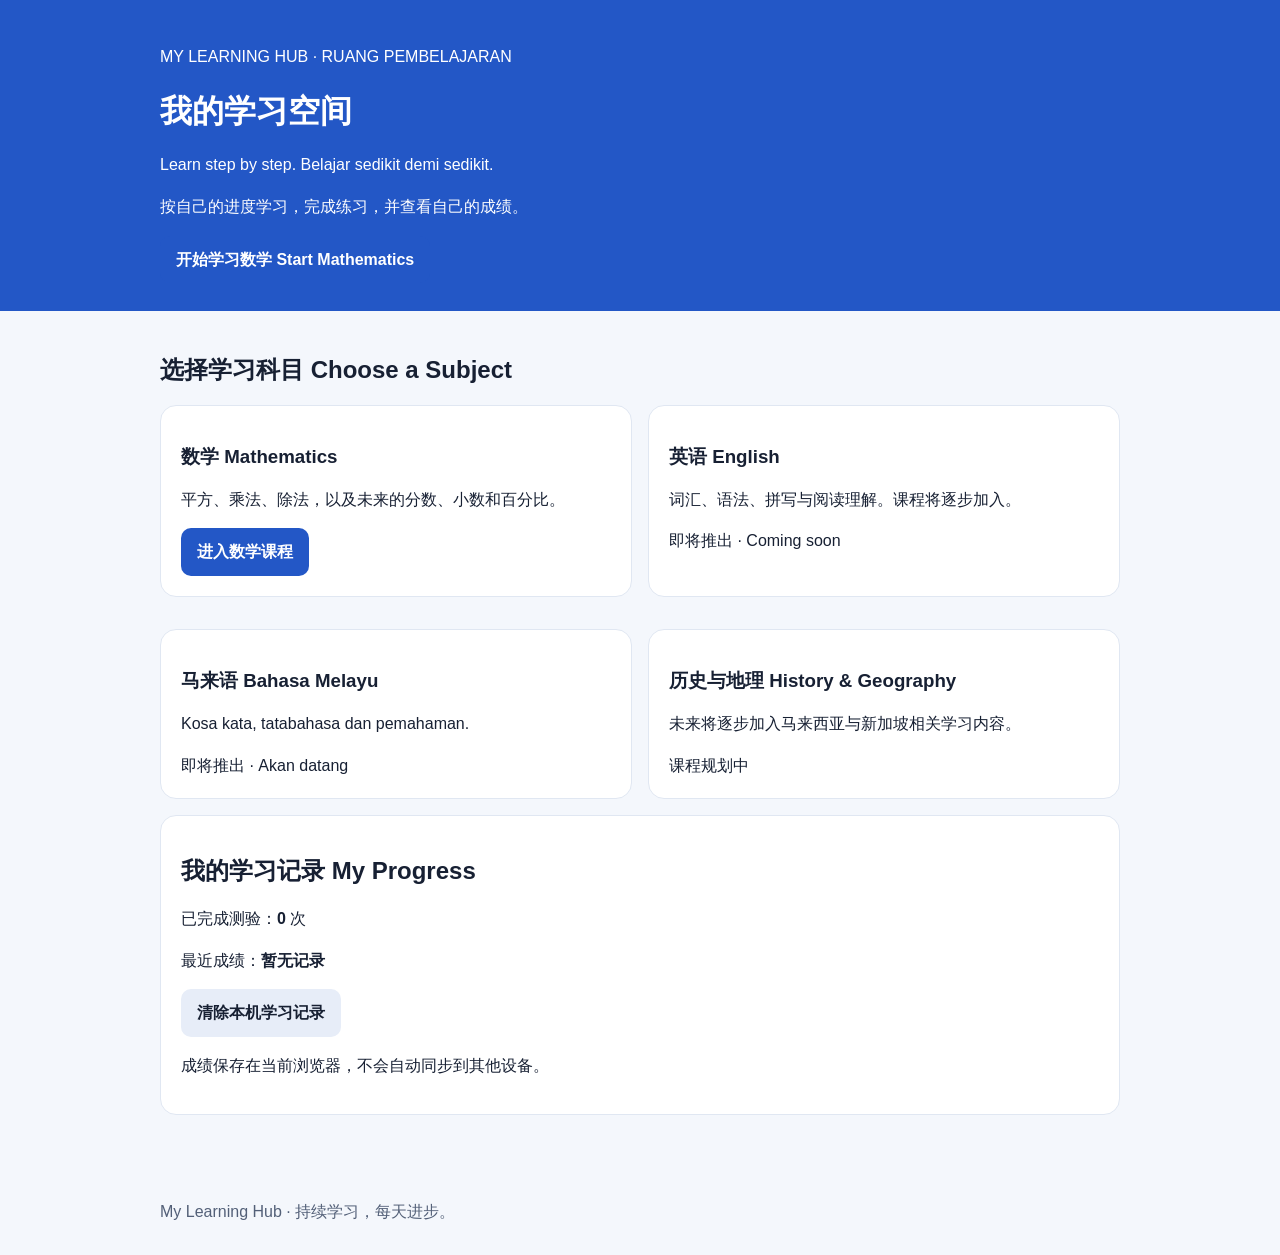
==== commit d4915822: "Add initial HTML structure for learning hub" ====
--- a/index.html
+++ b/index.html
@@ -1,78 +1,58 @@
+
 <!DOCTYPE html>
 <html lang="zh-CN">
 <head>
   <meta charset="UTF-8">
   <meta name="viewport" content="width=device-width, initial-scale=1">
-  <title>我的学习空间</title>
+  <title>我的学习空间 | My Learning Hub</title>
   <link rel="stylesheet" href="assets/css/style.css">
 </head>
 <body>
+  <header class="hero">
+    <p>MY LEARNING HUB · RUANG PEMBELAJARAN</p>
+    <h1>我的学习空间</h1>
+    <p>Learn step by step. Belajar sedikit demi sedikit.</p>
+    <p>按自己的进度学习，完成练习，并查看自己的成绩。</p>
+    <a class="button" href="subjects/math.html">开始学习数学 Start Mathematics</a>
+  </header>
 
-<header>
-  <h1>我的学习空间</h1>
-  <p>My Learning Hub · Ruang Pembelajaran Saya</p>
-  <p>选择科目，循序渐进地学习。</p>
-</header>
-
-<main>
-  <section class="card">
-    <h2>选择科目 Choose a Subject</h2>
-
+  <main class="container">
+    <h2>选择学习科目 Choose a Subject</h2>
     <div class="grid">
       <article class="card">
         <h3>数学 Mathematics</h3>
-        <p>乘法、除法、平方、平方根和分数。</p>
-        <a class="button" href="subjects/math.html">
-          进入数学
-        </a>
+        <p>平方、乘法、除法，以及未来的分数、小数和百分比。</p>
+        <a class="button" href="subjects/math.html">进入数学课程</a>
       </article>
-
       <article class="card">
         <h3>英语 English</h3>
-        <p>词汇、语法、拼写和阅读理解。</p>
-        <a class="button" href="subjects/english.html">
-          进入英语
-        </a>
+        <p>词汇、语法、拼写与阅读理解。课程将逐步加入。</p>
+        <span class="tag">即将推出 · Coming soon</span>
       </article>
-
       <article class="card">
         <h3>马来语 Bahasa Melayu</h3>
-        <p>Kosa kata、Tatabahasa 和 Pemahaman。</p>
-        <a class="button" href="subjects/malay.html">
-          进入马来语
-        </a>
+        <p>Kosa kata, tatabahasa dan pemahaman.</p>
+        <span class="tag">即将推出 · Akan datang</span>
       </article>
-
       <article class="card">
-        <h3>其他课程 Other Subjects</h3>
-        <p>未来可以增加科学、历史等课程。</p>
+        <h3>历史与地理 History & Geography</h3>
+        <p>未来将逐步加入马来西亚与新加坡相关学习内容。</p>
+        <span class="tag">课程规划中</span>
       </article>
     </div>
-  </section>
 
-  <section class="card">
-    <h2>学习进度 Learning Progress</h2>
-    <p>已完成测验：<strong id="attempts">0</strong> 次</p>
-    <p>最近成绩：<strong id="latest">尚无记录</strong></p>
-  </section>
-</main>
+    <section class="card">
+      <h2>我的学习记录 My Progress</h2>
+      <p>已完成测验：<strong id="attemptCount">0</strong> 次</p>
+      <p>最近成绩：<strong id="latestScore">暂无记录</strong></p>
+      <button class="button secondary" id="clearProgress" type="button">
+        清除本机学习记录
+      </button>
+      <p class="muted">成绩保存在当前浏览器，不会自动同步到其他设备。</p>
+    </section>
+  </main>
 
-<footer>
-  My Learning Hub · 学习一点，进步一点。
-</footer>
-
-<script src="assets/js/progress.js"></script>
-<script>
-  const summary = LearningProgress.getSummary();
-
-  document.getElementById("attempts").textContent =
-    summary.attempts;
-
-  document.getElementById("latest").textContent =
-    summary.latest
-      ? `${summary.latest.course}：${summary.latest.score}/${summary.latest.total}`
-      : "尚无记录";
-</script>
-
+  <footer>My Learning Hub · 持续学习，每天进步。</footer>
+  <script src="assets/js/progress.js"></script>
 </body>
 </html>
